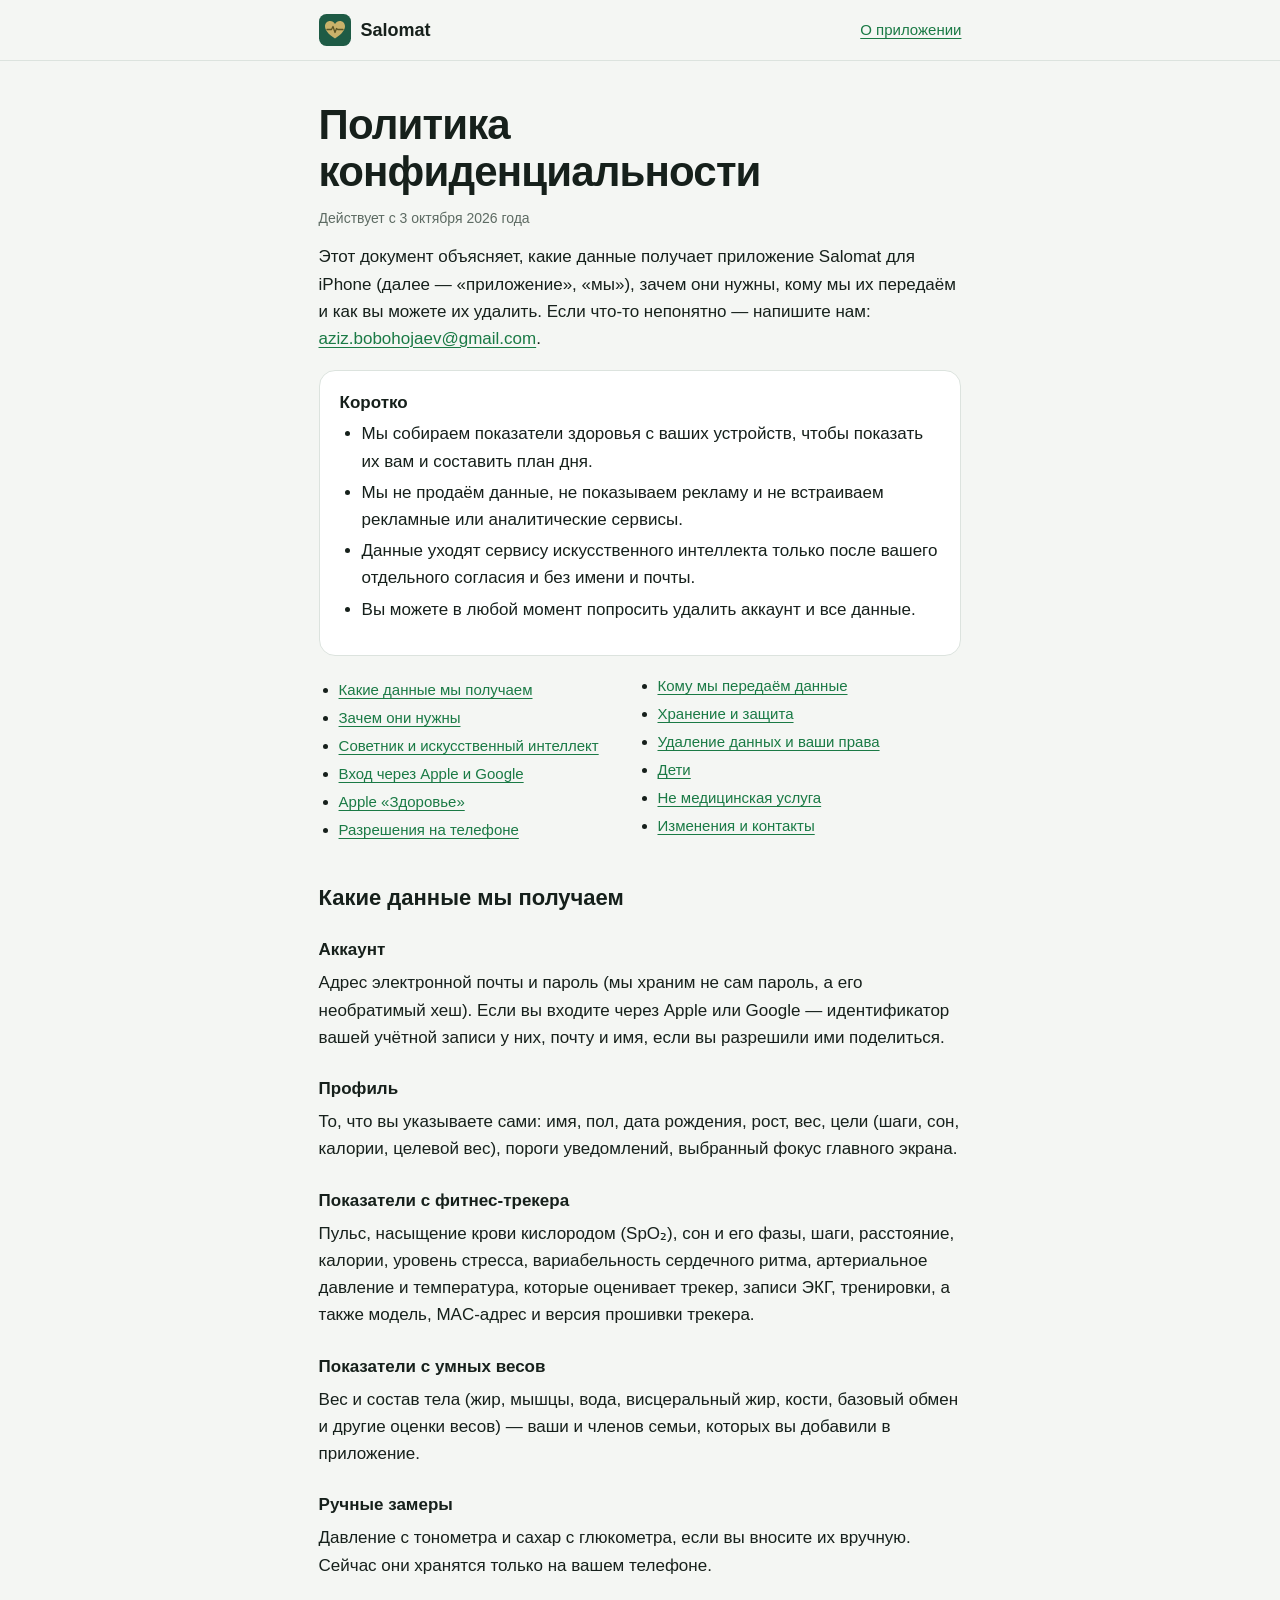
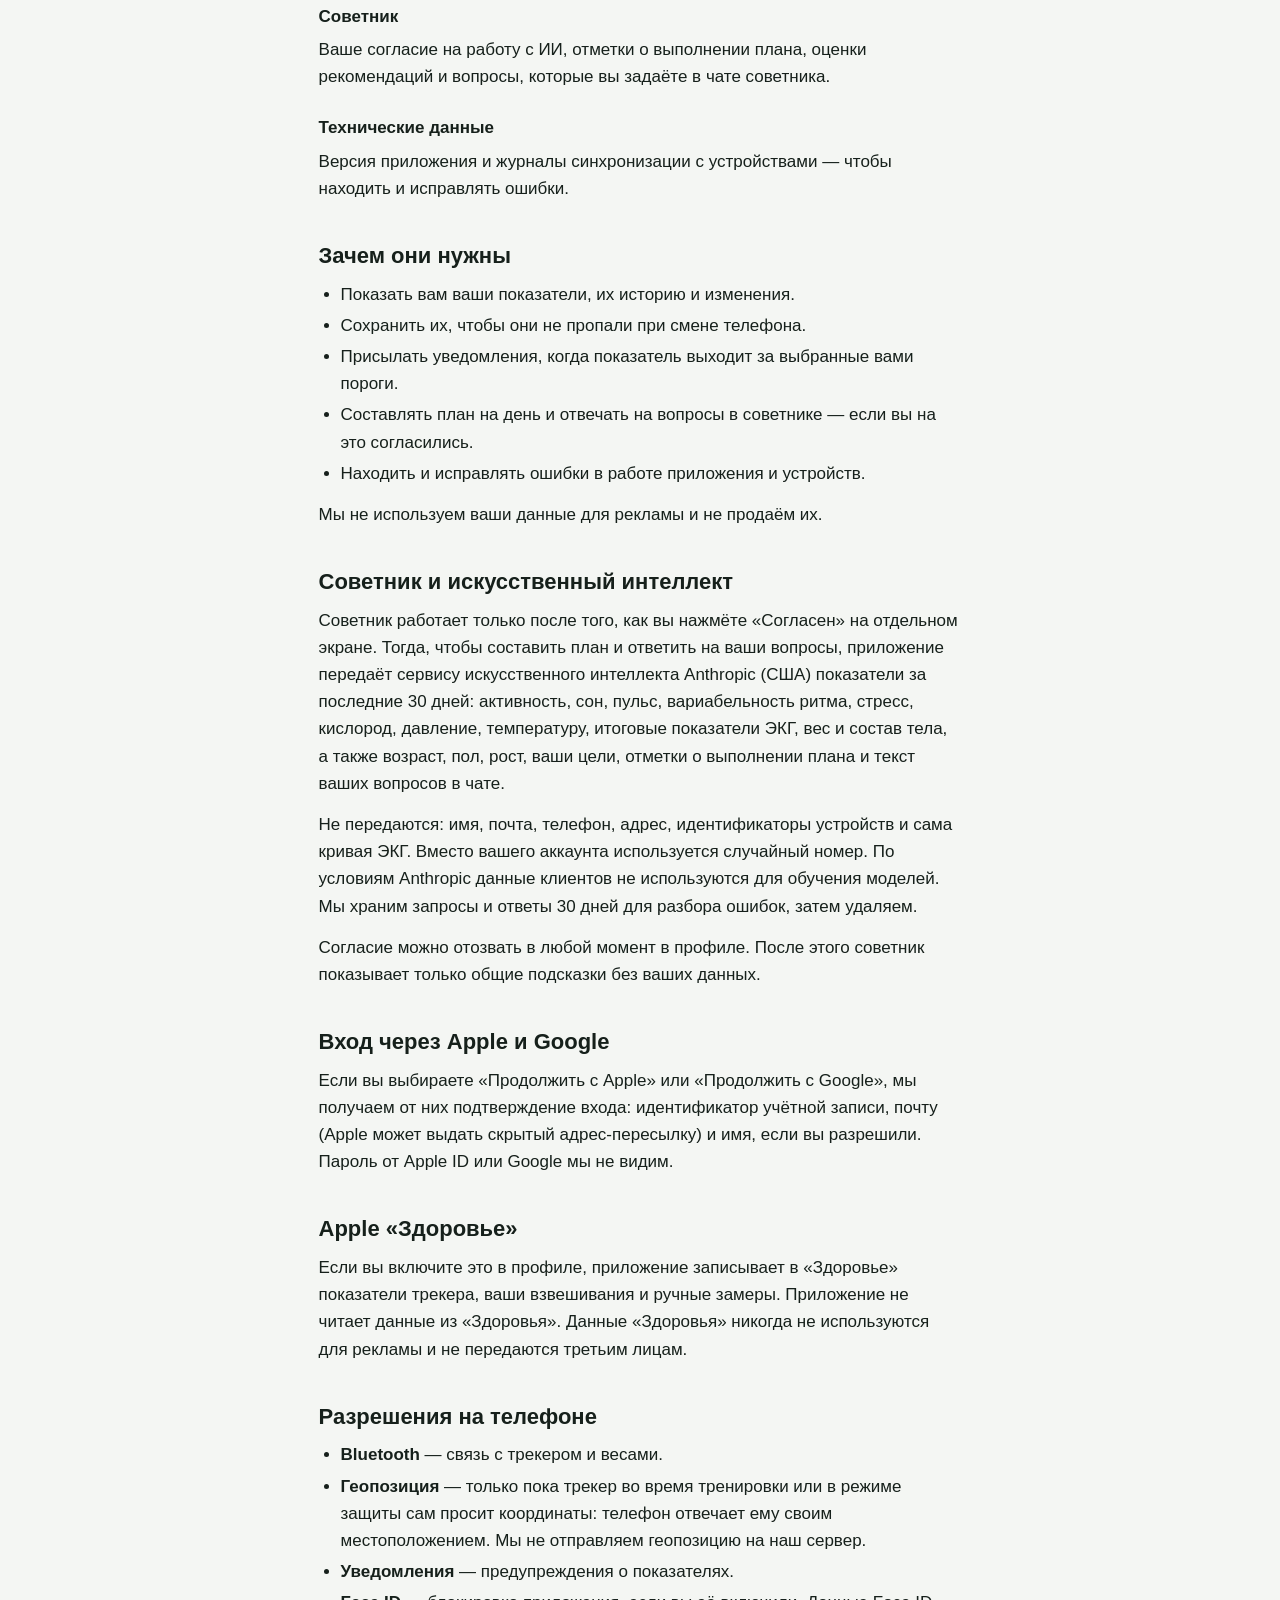
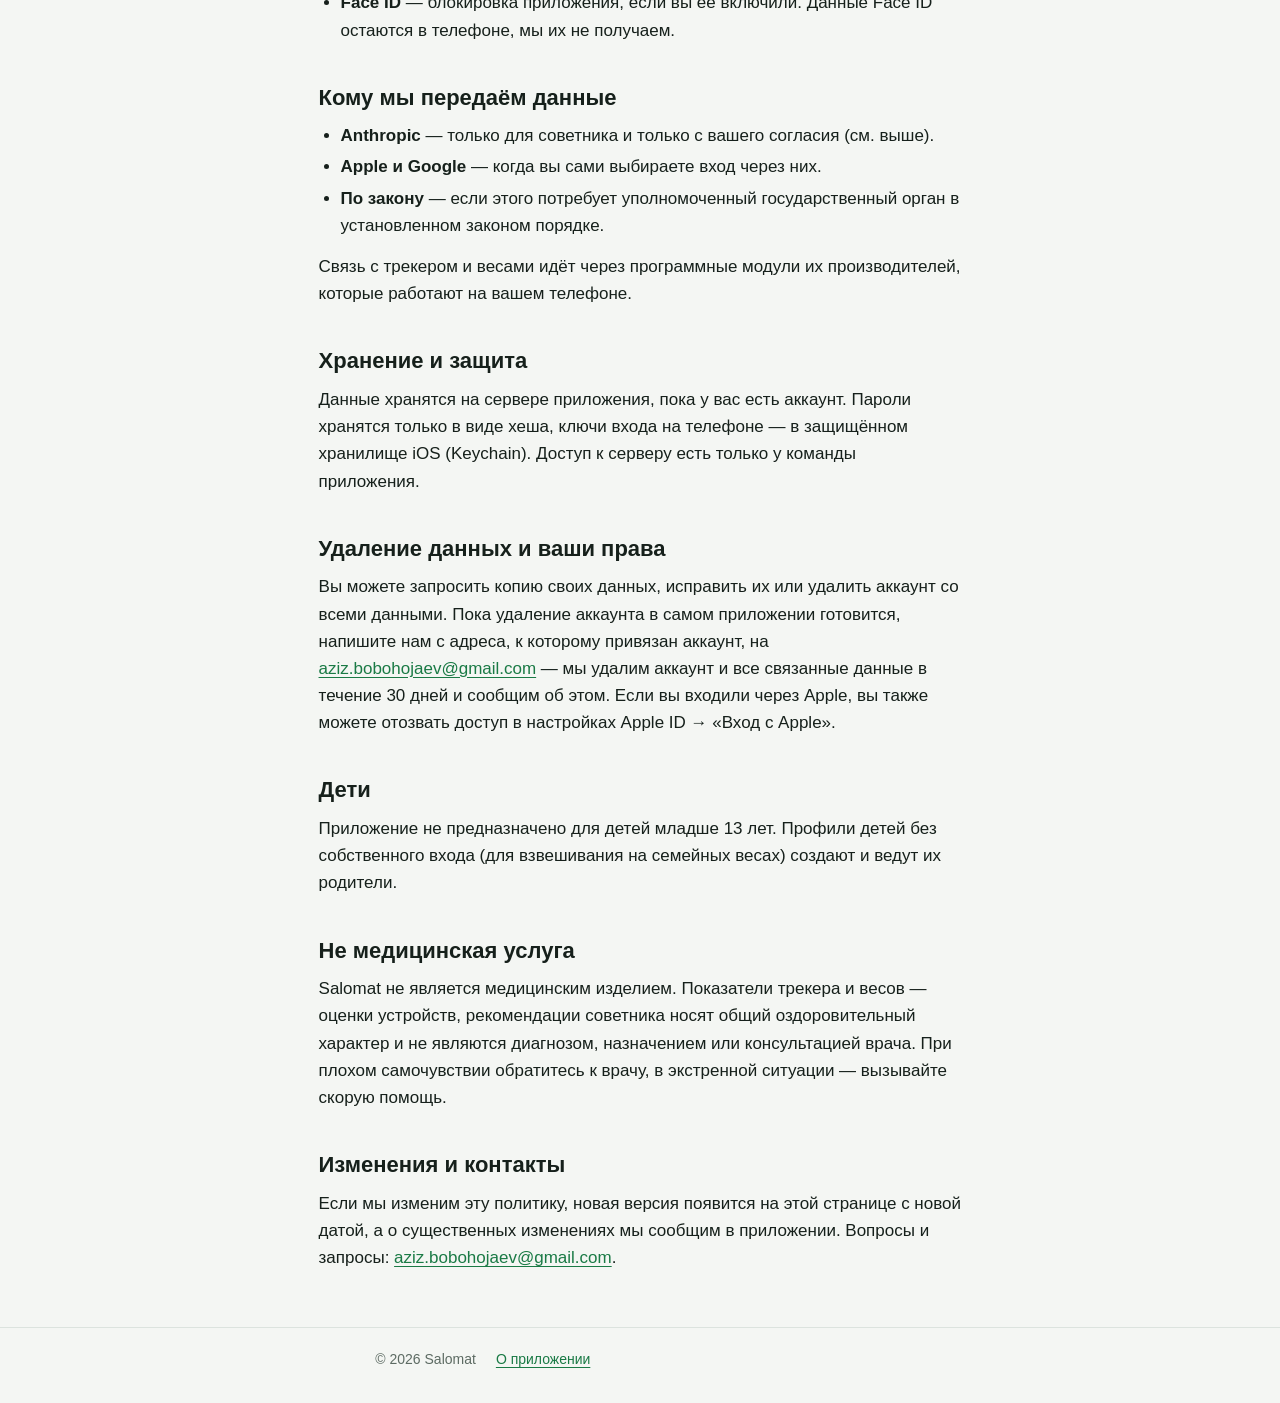
==== privacy/index.html @ fc69db9e "Salomat: home page and privacy policy" ====
<!doctype html>
<html lang="ru">
<head>
<meta charset="utf-8">
<meta name="viewport" content="width=device-width,initial-scale=1">
<title>Политика конфиденциальности Salomat</title>
<meta name="description" content="Какие данные собирает приложение Salomat, зачем, кому передаёт и как их удалить.">
<link rel="icon" href="data:image/svg+xml,%3Csvg xmlns='http://www.w3.org/2000/svg' viewBox='0 0 64 64'%3E%3Crect width='64' height='64' rx='15' fill='%231E5B45'/%3E%3Cpath d='M32 49 C18 40 12 32 12 24.5 C12 18.5 16.6 14 22.2 14 C26.4 14 29.8 16.4 32 20 C34.2 16.4 37.6 14 41.8 14 C47.4 14 52 18.5 52 24.5 C52 32 46 40 32 49 Z' fill='%23C9B26A'/%3E%3C/svg%3E">
<link rel="stylesheet" href="../style.css">
</head>
<body>
<header class="site"><div class="wrap">
  <a class="brand" href="../"><svg class="mark" viewBox="0 0 64 64" aria-hidden="true"><rect width="64" height="64" rx="15" fill="#1E5B45"/><path d="M32 49 C18 40 12 32 12 24.5 C12 18.5 16.6 14 22.2 14 C26.4 14 29.8 16.4 32 20 C34.2 16.4 37.6 14 41.8 14 C47.4 14 52 18.5 52 24.5 C52 32 46 40 32 49 Z" fill="#C9B26A"/><path d="M16 31 H25 L28 25 L32 37 L35 29 L37.5 31 H48" fill="none" stroke="#5C5626" stroke-width="2.6" stroke-linecap="round" stroke-linejoin="round"/></svg>Salomat</a>
  <nav><a href="../">О приложении</a></nav>
</div></header>

<main class="wrap">
  <h1>Политика конфиденциальности</h1>
  <p class="meta">Действует с 3 октября 2026 года</p>

  <p>Этот документ объясняет, какие данные получает приложение Salomat для iPhone (далее — «приложение», «мы»), зачем они нужны, кому мы их передаём и как вы можете их удалить. Если что-то непонятно — напишите нам: <a href="mailto:aziz.bobohojaev@gmail.com">aziz.bobohojaev@gmail.com</a>.</p>

  <div class="card">
    <strong>Коротко</strong>
    <ul>
      <li>Мы собираем показатели здоровья с ваших устройств, чтобы показать их вам и составить план дня.</li>
      <li>Мы не продаём данные, не показываем рекламу и не встраиваем рекламные или аналитические сервисы.</li>
      <li>Данные уходят сервису искусственного интеллекта только после вашего отдельного согласия и без имени и почты.</li>
      <li>Вы можете в любой момент попросить удалить аккаунт и все данные.</li>
    </ul>
  </div>

  <ul class="toc">
    <li><a href="#data">Какие данные мы получаем</a></li>
    <li><a href="#use">Зачем они нужны</a></li>
    <li><a href="#ai">Советник и искусственный интеллект</a></li>
    <li><a href="#signin">Вход через Apple и Google</a></li>
    <li><a href="#health">Apple «Здоровье»</a></li>
    <li><a href="#permissions">Разрешения на телефоне</a></li>
    <li><a href="#share">Кому мы передаём данные</a></li>
    <li><a href="#store">Хранение и защита</a></li>
    <li><a href="#delete">Удаление данных и ваши права</a></li>
    <li><a href="#kids">Дети</a></li>
    <li><a href="#medical">Не медицинская услуга</a></li>
    <li><a href="#changes">Изменения и контакты</a></li>
  </ul>

  <h2 id="data">Какие данные мы получаем</h2>
  <h3>Аккаунт</h3>
  <p>Адрес электронной почты и пароль (мы храним не сам пароль, а его необратимый хеш). Если вы входите через Apple или Google — идентификатор вашей учётной записи у них, почту и имя, если вы разрешили ими поделиться.</p>
  <h3>Профиль</h3>
  <p>То, что вы указываете сами: имя, пол, дата рождения, рост, вес, цели (шаги, сон, калории, целевой вес), пороги уведомлений, выбранный фокус главного экрана.</p>
  <h3>Показатели с фитнес-трекера</h3>
  <p>Пульс, насыщение крови кислородом (SpO₂), сон и его фазы, шаги, расстояние, калории, уровень стресса, вариабельность сердечного ритма, артериальное давление и температура, которые оценивает трекер, записи ЭКГ, тренировки, а также модель, MAC-адрес и версия прошивки трекера.</p>
  <h3>Показатели с умных весов</h3>
  <p>Вес и состав тела (жир, мышцы, вода, висцеральный жир, кости, базовый обмен и другие оценки весов) — ваши и членов семьи, которых вы добавили в приложение.</p>
  <h3>Ручные замеры</h3>
  <p>Давление с тонометра и сахар с глюкометра, если вы вносите их вручную. Сейчас они хранятся только на вашем телефоне.</p>
  <h3>Советник</h3>
  <p>Ваше согласие на работу с ИИ, отметки о выполнении плана, оценки рекомендаций и вопросы, которые вы задаёте в чате советника.</p>
  <h3>Технические данные</h3>
  <p>Версия приложения и журналы синхронизации с устройствами — чтобы находить и исправлять ошибки.</p>

  <h2 id="use">Зачем они нужны</h2>
  <ul>
    <li>Показать вам ваши показатели, их историю и изменения.</li>
    <li>Сохранить их, чтобы они не пропали при смене телефона.</li>
    <li>Присылать уведомления, когда показатель выходит за выбранные вами пороги.</li>
    <li>Составлять план на день и отвечать на вопросы в советнике — если вы на это согласились.</li>
    <li>Находить и исправлять ошибки в работе приложения и устройств.</li>
  </ul>
  <p>Мы не используем ваши данные для рекламы и не продаём их.</p>

  <h2 id="ai">Советник и искусственный интеллект</h2>
  <p>Советник работает только после того, как вы нажмёте «Согласен» на отдельном экране. Тогда, чтобы составить план и ответить на ваши вопросы, приложение передаёт сервису искусственного интеллекта Anthropic (США) показатели за последние 30 дней: активность, сон, пульс, вариабельность ритма, стресс, кислород, давление, температуру, итоговые показатели ЭКГ, вес и состав тела, а также возраст, пол, рост, ваши цели, отметки о выполнении плана и текст ваших вопросов в чате.</p>
  <p>Не передаются: имя, почта, телефон, адрес, идентификаторы устройств и сама кривая ЭКГ. Вместо вашего аккаунта используется случайный номер. По условиям Anthropic данные клиентов не используются для обучения моделей. Мы храним запросы и ответы 30 дней для разбора ошибок, затем удаляем.</p>
  <p>Согласие можно отозвать в любой момент в профиле. После этого советник показывает только общие подсказки без ваших данных.</p>

  <h2 id="signin">Вход через Apple и Google</h2>
  <p>Если вы выбираете «Продолжить с Apple» или «Продолжить с Google», мы получаем от них подтверждение входа: идентификатор учётной записи, почту (Apple может выдать скрытый адрес-пересылку) и имя, если вы разрешили. Пароль от Apple ID или Google мы не видим.</p>

  <h2 id="health">Apple «Здоровье»</h2>
  <p>Если вы включите это в профиле, приложение записывает в «Здоровье» показатели трекера, ваши взвешивания и ручные замеры. Приложение не читает данные из «Здоровья». Данные «Здоровья» никогда не используются для рекламы и не передаются третьим лицам.</p>

  <h2 id="permissions">Разрешения на телефоне</h2>
  <ul>
    <li><strong>Bluetooth</strong> — связь с трекером и весами.</li>
    <li><strong>Геопозиция</strong> — только пока трекер во время тренировки или в режиме защиты сам просит координаты: телефон отвечает ему своим местоположением. Мы не отправляем геопозицию на наш сервер.</li>
    <li><strong>Уведомления</strong> — предупреждения о показателях.</li>
    <li><strong>Face ID</strong> — блокировка приложения, если вы её включили. Данные Face ID остаются в телефоне, мы их не получаем.</li>
  </ul>

  <h2 id="share">Кому мы передаём данные</h2>
  <ul>
    <li><strong>Anthropic</strong> — только для советника и только с вашего согласия (см. выше).</li>
    <li><strong>Apple и Google</strong> — когда вы сами выбираете вход через них.</li>
    <li><strong>По закону</strong> — если этого потребует уполномоченный государственный орган в установленном законом порядке.</li>
  </ul>
  <p>Связь с трекером и весами идёт через программные модули их производителей, которые работают на вашем телефоне.</p>

  <h2 id="store">Хранение и защита</h2>
  <p>Данные хранятся на сервере приложения, пока у вас есть аккаунт. Пароли хранятся только в виде хеша, ключи входа на телефоне — в защищённом хранилище iOS (Keychain). Доступ к серверу есть только у команды приложения.</p>

  <h2 id="delete">Удаление данных и ваши права</h2>
  <p>Вы можете запросить копию своих данных, исправить их или удалить аккаунт со всеми данными. Пока удаление аккаунта в самом приложении готовится, напишите нам с адреса, к которому привязан аккаунт, на <a href="mailto:aziz.bobohojaev@gmail.com">aziz.bobohojaev@gmail.com</a> — мы удалим аккаунт и все связанные данные в течение 30 дней и сообщим об этом. Если вы входили через Apple, вы также можете отозвать доступ в настройках Apple ID → «Вход с Apple».</p>

  <h2 id="kids">Дети</h2>
  <p>Приложение не предназначено для детей младше 13 лет. Профили детей без собственного входа (для взвешивания на семейных весах) создают и ведут их родители.</p>

  <h2 id="medical">Не медицинская услуга</h2>
  <p>Salomat не является медицинским изделием. Показатели трекера и весов — оценки устройств, рекомендации советника носят общий оздоровительный характер и не являются диагнозом, назначением или консультацией врача. При плохом самочувствии обратитесь к врачу, в экстренной ситуации — вызывайте скорую помощь.</p>

  <h2 id="changes">Изменения и контакты</h2>
  <p>Если мы изменим эту политику, новая версия появится на этой странице с новой датой, а о существенных изменениях мы сообщим в приложении. Вопросы и запросы: <a href="mailto:aziz.bobohojaev@gmail.com">aziz.bobohojaev@gmail.com</a>.</p>
</main>

<footer><div class="wrap"><span>© 2026 Salomat</span><a href="../">О приложении</a></div></footer>
</body>
</html>
---- style.css ----
:root{
  --bg:#F4F6F3;--surface:#FFFFFF;--ink:#16201B;--mute:#5D6B63;--line:#DCE3DE;
  --nephrite:#1E5B45;--gold:#C9B26A;--green:#1F9E50;--link:#1A7A45;
  --measure:68ch;
}
@media (prefers-color-scheme:dark){
  :root:not([data-theme="light"]){
    --bg:#0E1311;--surface:#151C19;--ink:#E7EEEA;--mute:#93A39A;--line:#25302B;
    --nephrite:#2A7A5C;--gold:#D4BF7E;--green:#2BC263;--link:#5FD08D;
  }
}
:root[data-theme="dark"]{
  --bg:#0E1311;--surface:#151C19;--ink:#E7EEEA;--mute:#93A39A;--line:#25302B;
  --nephrite:#2A7A5C;--gold:#D4BF7E;--green:#2BC263;--link:#5FD08D;
}
*{box-sizing:border-box}
html{-webkit-text-size-adjust:100%}
body{margin:0;background:var(--bg);color:var(--ink);font:17px/1.6 -apple-system,BlinkMacSystemFont,"SF Pro Text","Segoe UI",Roboto,"Helvetica Neue",Arial,sans-serif}
a{color:var(--link);text-underline-offset:3px}
a:focus-visible{outline:2px solid var(--green);outline-offset:2px;border-radius:4px}
.wrap{max-width:calc(var(--measure) + 32px);margin:0 auto;padding:0 16px}
header.site{border-bottom:1px solid var(--line)}
header.site .wrap{display:flex;align-items:center;gap:12px;padding-top:14px;padding-bottom:14px}
header.site a.brand{display:flex;align-items:center;gap:10px;color:var(--ink);text-decoration:none;font-weight:700;font-size:18px}
header.site nav{margin-left:auto;display:flex;gap:16px;font-size:15px}
.mark{width:32px;height:32px;flex:none}
h1{overflow-wrap:break-word;font-size:clamp(28px,6vw,42px);line-height:1.12;letter-spacing:-.02em;margin:40px 0 12px;text-wrap:balance}
h2{font-size:22px;line-height:1.3;margin:40px 0 10px;text-wrap:balance}
h3{font-size:17px;margin:24px 0 6px}
p,ul{margin:0 0 14px}
ul{padding-left:22px}
li{margin:4px 0}
.lede{font-size:19px;color:var(--mute);max-width:60ch}
.meta{color:var(--mute);font-size:14px}
.card{background:var(--surface);border:1px solid var(--line);border-radius:16px;padding:18px 20px;margin:18px 0}
.grid{display:grid;grid-template-columns:repeat(auto-fit,minmax(260px,1fr));gap:12px;margin:22px 0}
.grid .card{margin:0}
.grid h3{margin-top:0}
.grid p{color:var(--mute);font-size:15px;margin:0}
.note{border-left:3px solid var(--gold);padding:2px 0 2px 14px;color:var(--mute)}
.toc{columns:2 220px;font-size:15px;padding-left:20px}
footer{border-top:1px solid var(--line);margin-top:56px}
footer .wrap{padding-top:20px;padding-bottom:32px;color:var(--mute);font-size:14px;display:flex;flex-wrap:wrap;gap:8px 20px}
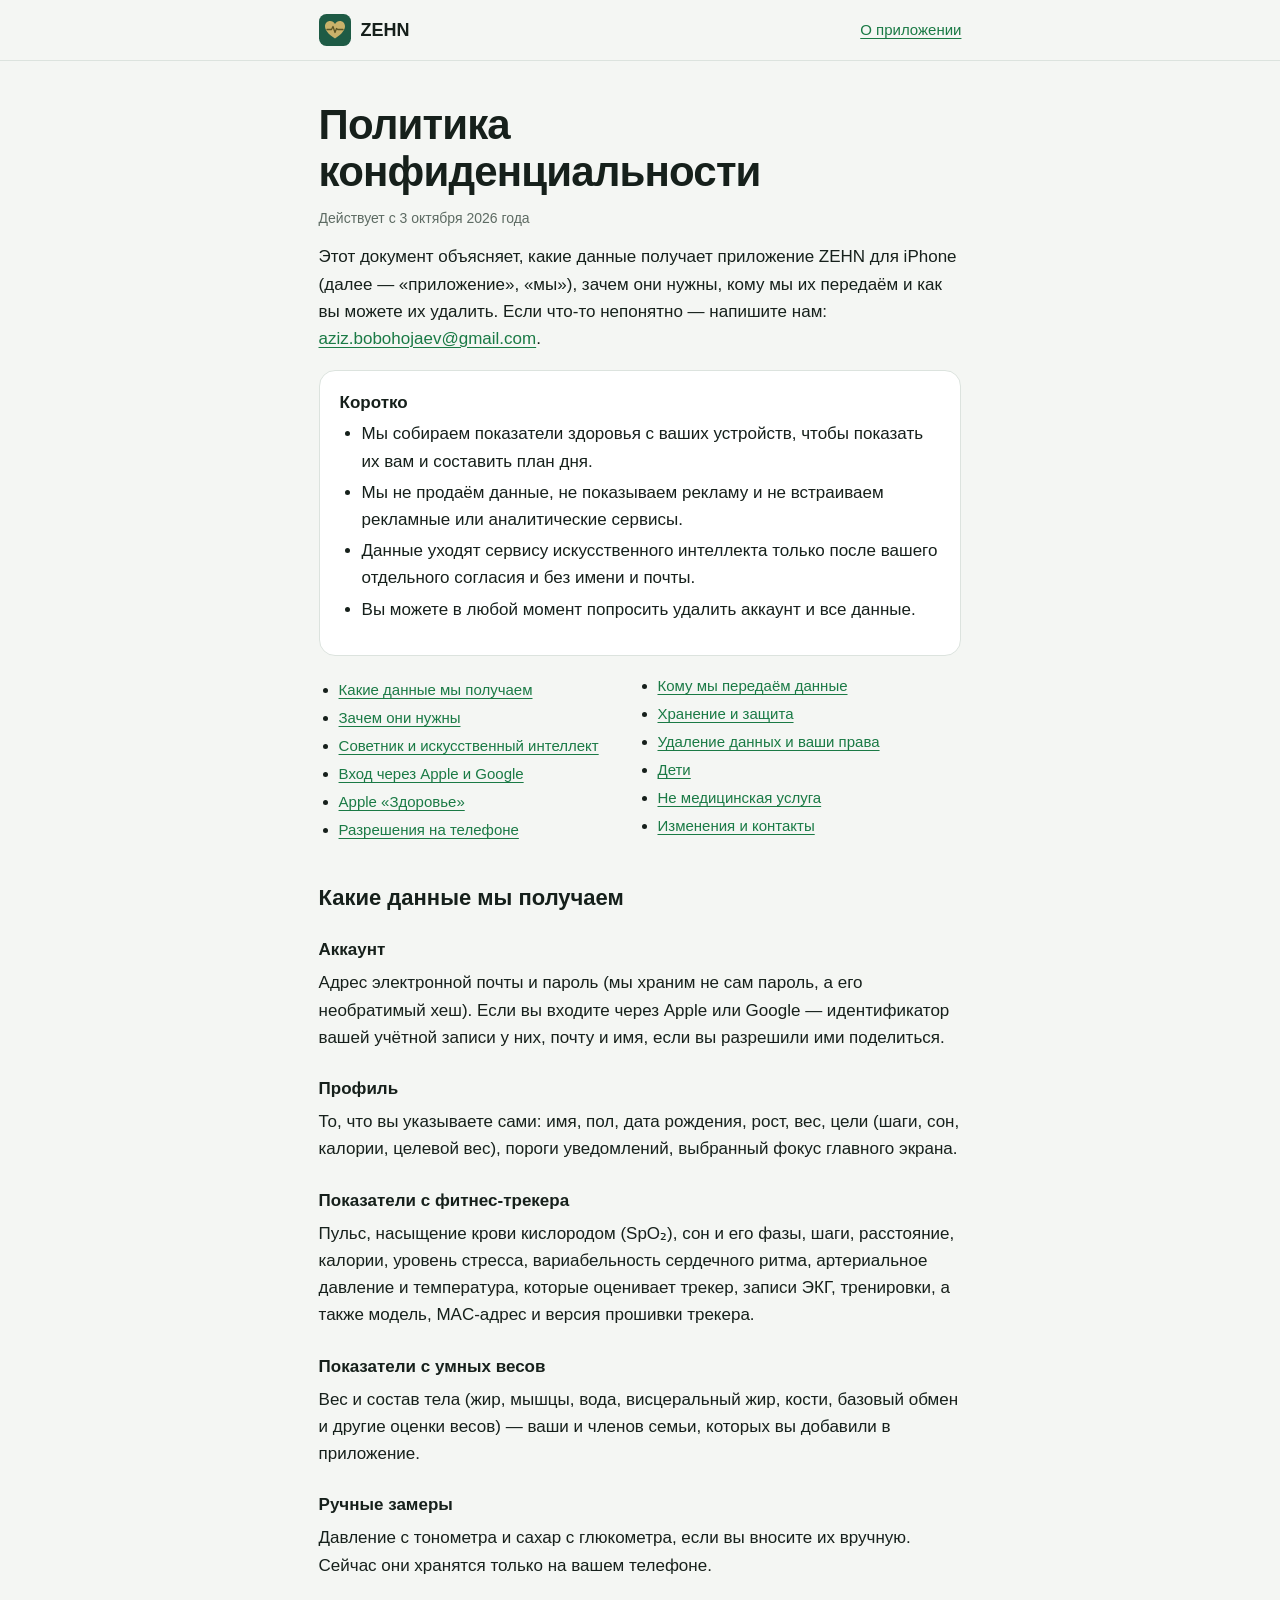
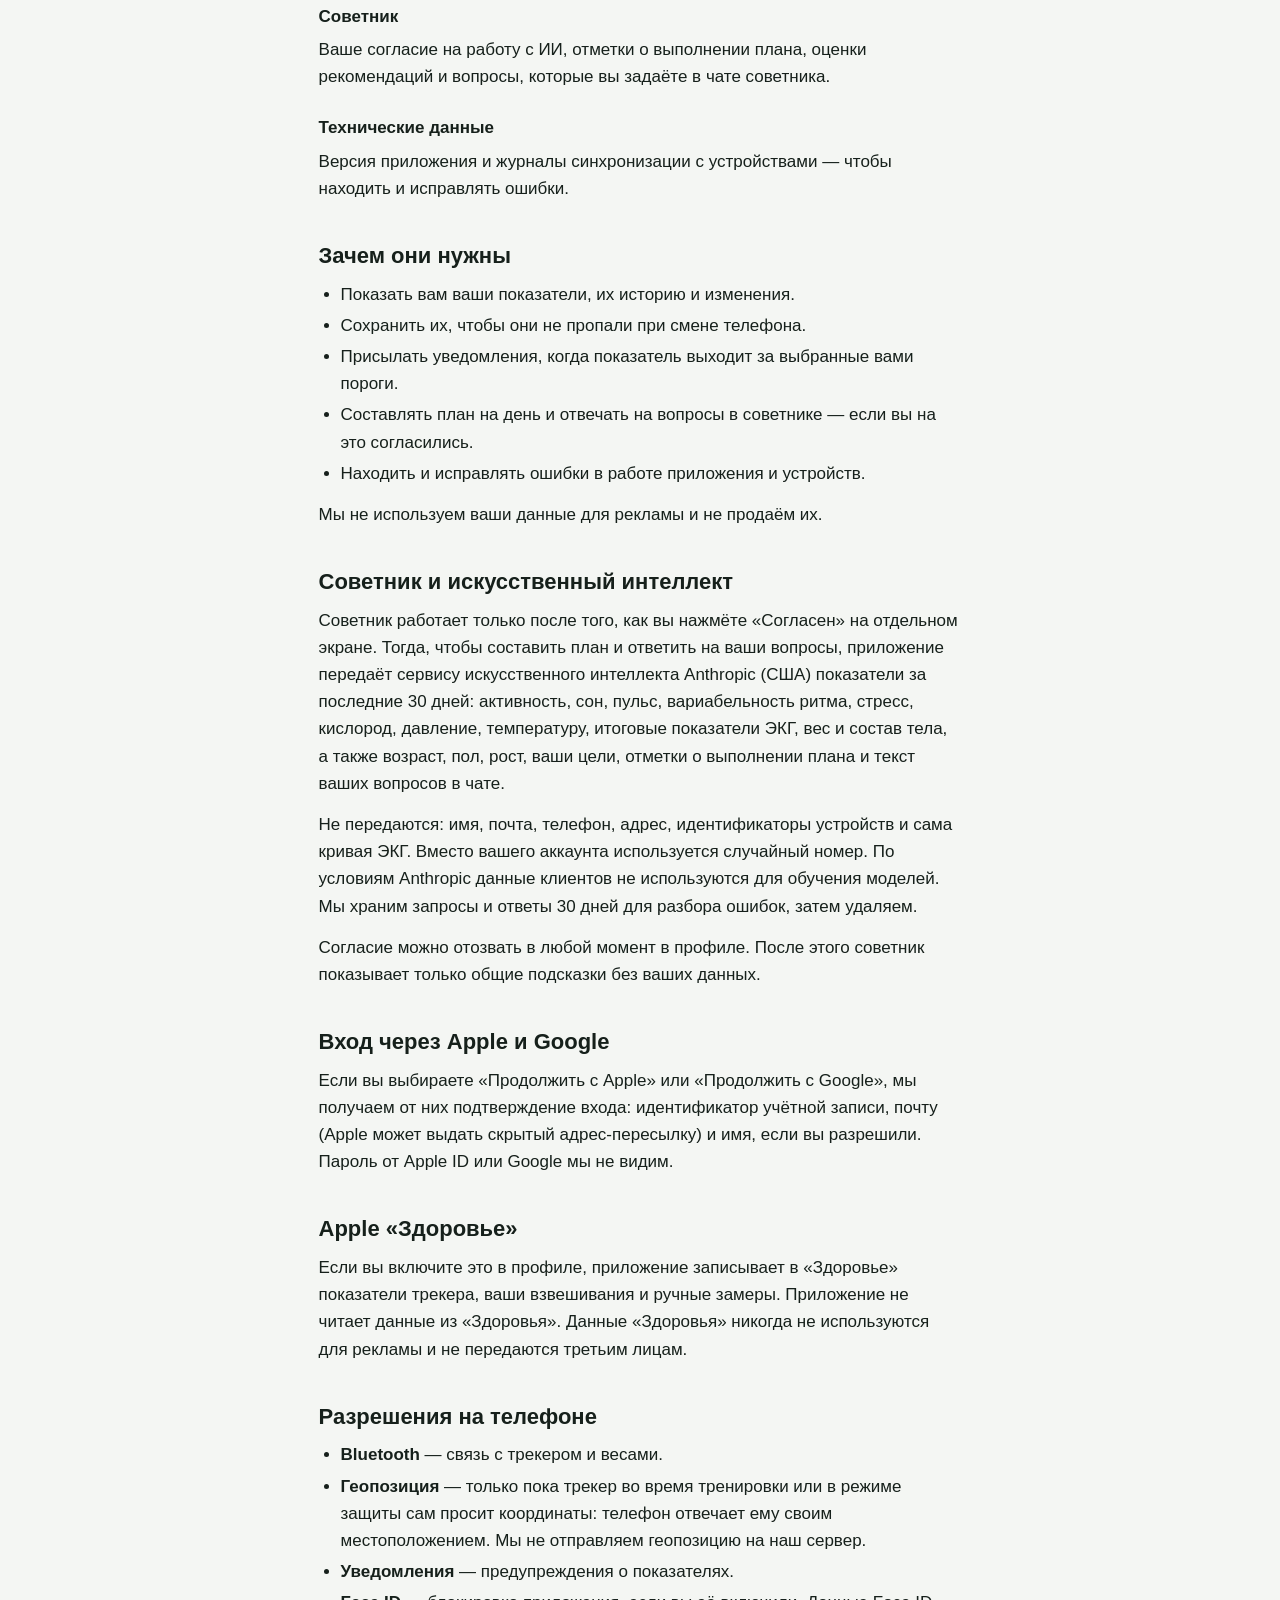
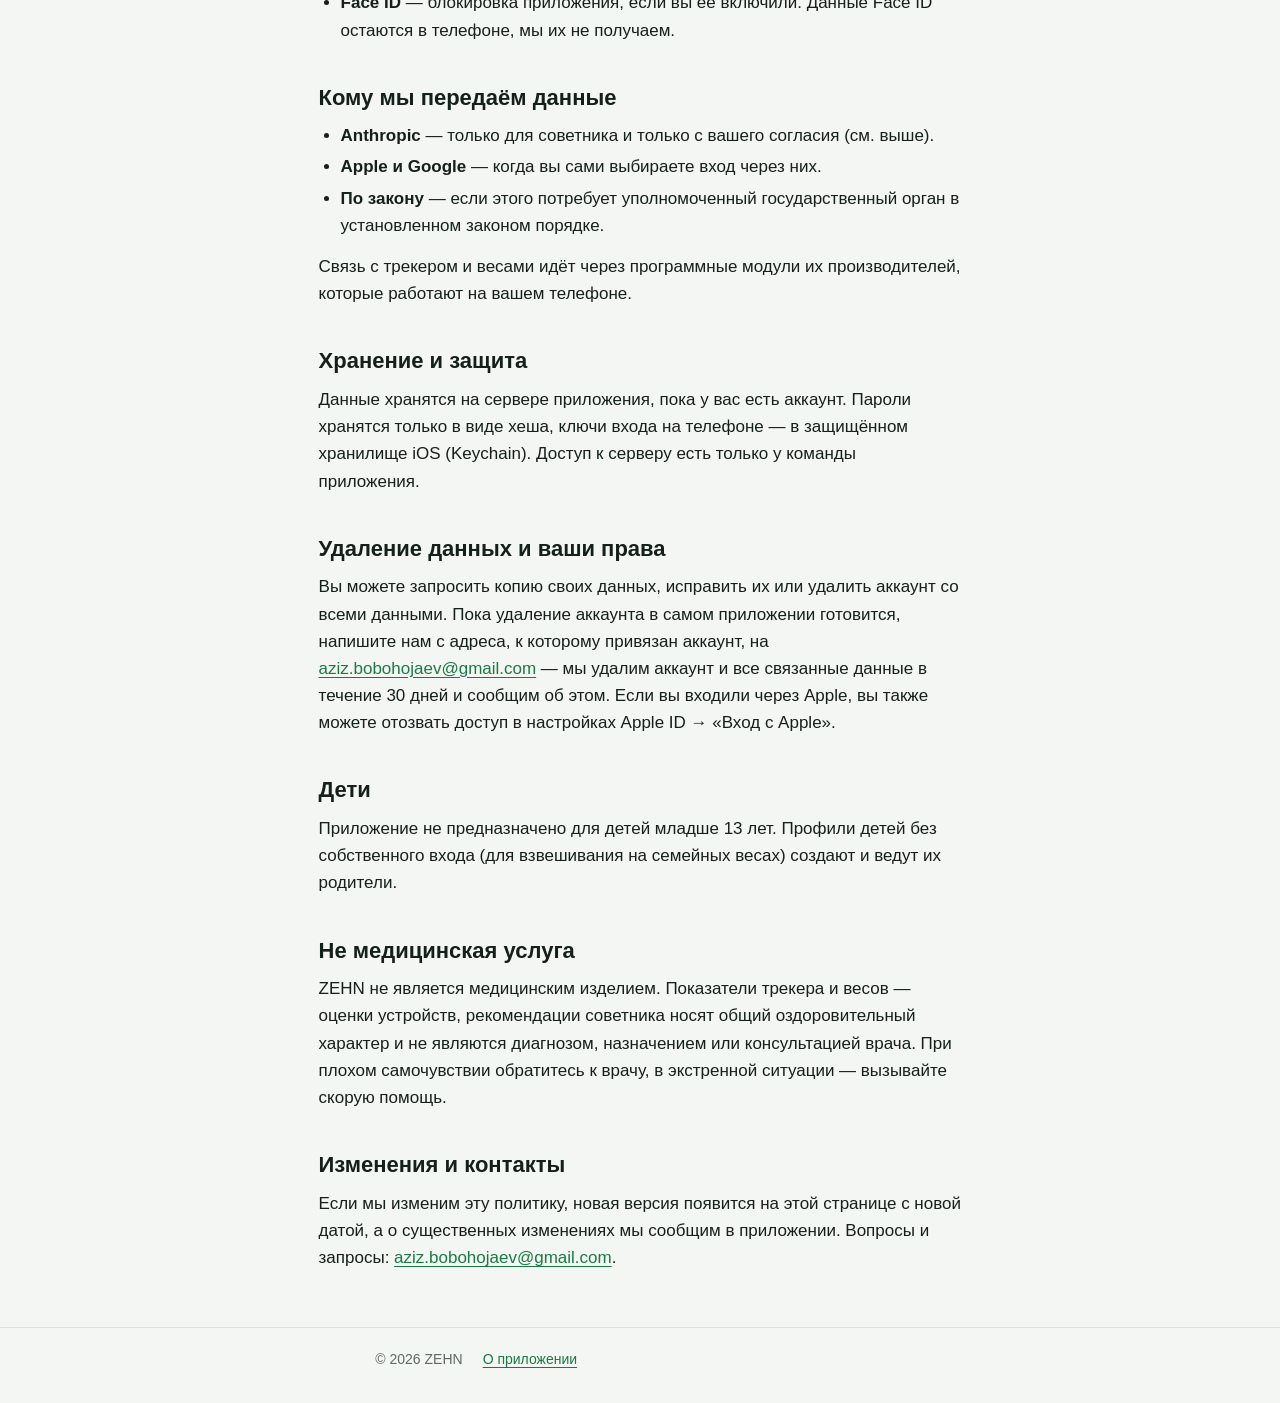
==== commit 289ff583: "ZEHN: the app's new name on the home page and in the privacy policy Co-Authored-By: Claude Opus 5.5 " ====
--- a/privacy/index.html
+++ b/privacy/index.html
@@ -3,14 +3,14 @@
 <head>
 <meta charset="utf-8">
 <meta name="viewport" content="width=device-width,initial-scale=1">
-<title>Политика конфиденциальности Salomat</title>
-<meta name="description" content="Какие данные собирает приложение Salomat, зачем, кому передаёт и как их удалить.">
+<title>Политика конфиденциальности ZEHN</title>
+<meta name="description" content="Какие данные собирает приложение ZEHN, зачем, кому передаёт и как их удалить.">
 <link rel="icon" href="data:image/svg+xml,%3Csvg xmlns='http://www.w3.org/2000/svg' viewBox='0 0 64 64'%3E%3Crect width='64' height='64' rx='15' fill='%231E5B45'/%3E%3Cpath d='M32 49 C18 40 12 32 12 24.5 C12 18.5 16.6 14 22.2 14 C26.4 14 29.8 16.4 32 20 C34.2 16.4 37.6 14 41.8 14 C47.4 14 52 18.5 52 24.5 C52 32 46 40 32 49 Z' fill='%23C9B26A'/%3E%3C/svg%3E">
 <link rel="stylesheet" href="../style.css">
 </head>
 <body>
 <header class="site"><div class="wrap">
-  <a class="brand" href="../"><svg class="mark" viewBox="0 0 64 64" aria-hidden="true"><rect width="64" height="64" rx="15" fill="#1E5B45"/><path d="M32 49 C18 40 12 32 12 24.5 C12 18.5 16.6 14 22.2 14 C26.4 14 29.8 16.4 32 20 C34.2 16.4 37.6 14 41.8 14 C47.4 14 52 18.5 52 24.5 C52 32 46 40 32 49 Z" fill="#C9B26A"/><path d="M16 31 H25 L28 25 L32 37 L35 29 L37.5 31 H48" fill="none" stroke="#5C5626" stroke-width="2.6" stroke-linecap="round" stroke-linejoin="round"/></svg>Salomat</a>
+  <a class="brand" href="../"><svg class="mark" viewBox="0 0 64 64" aria-hidden="true"><rect width="64" height="64" rx="15" fill="#1E5B45"/><path d="M32 49 C18 40 12 32 12 24.5 C12 18.5 16.6 14 22.2 14 C26.4 14 29.8 16.4 32 20 C34.2 16.4 37.6 14 41.8 14 C47.4 14 52 18.5 52 24.5 C52 32 46 40 32 49 Z" fill="#C9B26A"/><path d="M16 31 H25 L28 25 L32 37 L35 29 L37.5 31 H48" fill="none" stroke="#5C5626" stroke-width="2.6" stroke-linecap="round" stroke-linejoin="round"/></svg>ZEHN</a>
   <nav><a href="../">О приложении</a></nav>
 </div></header>
 
@@ -18,7 +18,7 @@
   <h1>Политика конфиденциальности</h1>
   <p class="meta">Действует с 3 октября 2026 года</p>
 
-  <p>Этот документ объясняет, какие данные получает приложение Salomat для iPhone (далее — «приложение», «мы»), зачем они нужны, кому мы их передаём и как вы можете их удалить. Если что-то непонятно — напишите нам: <a href="mailto:aziz.bobohojaev@gmail.com">aziz.bobohojaev@gmail.com</a>.</p>
+  <p>Этот документ объясняет, какие данные получает приложение ZEHN для iPhone (далее — «приложение», «мы»), зачем они нужны, кому мы их передаём и как вы можете их удалить. Если что-то непонятно — напишите нам: <a href="mailto:aziz.bobohojaev@gmail.com">aziz.bobohojaev@gmail.com</a>.</p>
 
   <div class="card">
     <strong>Коротко</strong>
@@ -108,12 +108,12 @@
   <p>Приложение не предназначено для детей младше 13 лет. Профили детей без собственного входа (для взвешивания на семейных весах) создают и ведут их родители.</p>
 
   <h2 id="medical">Не медицинская услуга</h2>
-  <p>Salomat не является медицинским изделием. Показатели трекера и весов — оценки устройств, рекомендации советника носят общий оздоровительный характер и не являются диагнозом, назначением или консультацией врача. При плохом самочувствии обратитесь к врачу, в экстренной ситуации — вызывайте скорую помощь.</p>
+  <p>ZEHN не является медицинским изделием. Показатели трекера и весов — оценки устройств, рекомендации советника носят общий оздоровительный характер и не являются диагнозом, назначением или консультацией врача. При плохом самочувствии обратитесь к врачу, в экстренной ситуации — вызывайте скорую помощь.</p>
 
   <h2 id="changes">Изменения и контакты</h2>
   <p>Если мы изменим эту политику, новая версия появится на этой странице с новой датой, а о существенных изменениях мы сообщим в приложении. Вопросы и запросы: <a href="mailto:aziz.bobohojaev@gmail.com">aziz.bobohojaev@gmail.com</a>.</p>
 </main>
 
-<footer><div class="wrap"><span>© 2026 Salomat</span><a href="../">О приложении</a></div></footer>
+<footer><div class="wrap"><span>© 2026 ZEHN</span><a href="../">О приложении</a></div></footer>
 </body>
 </html>
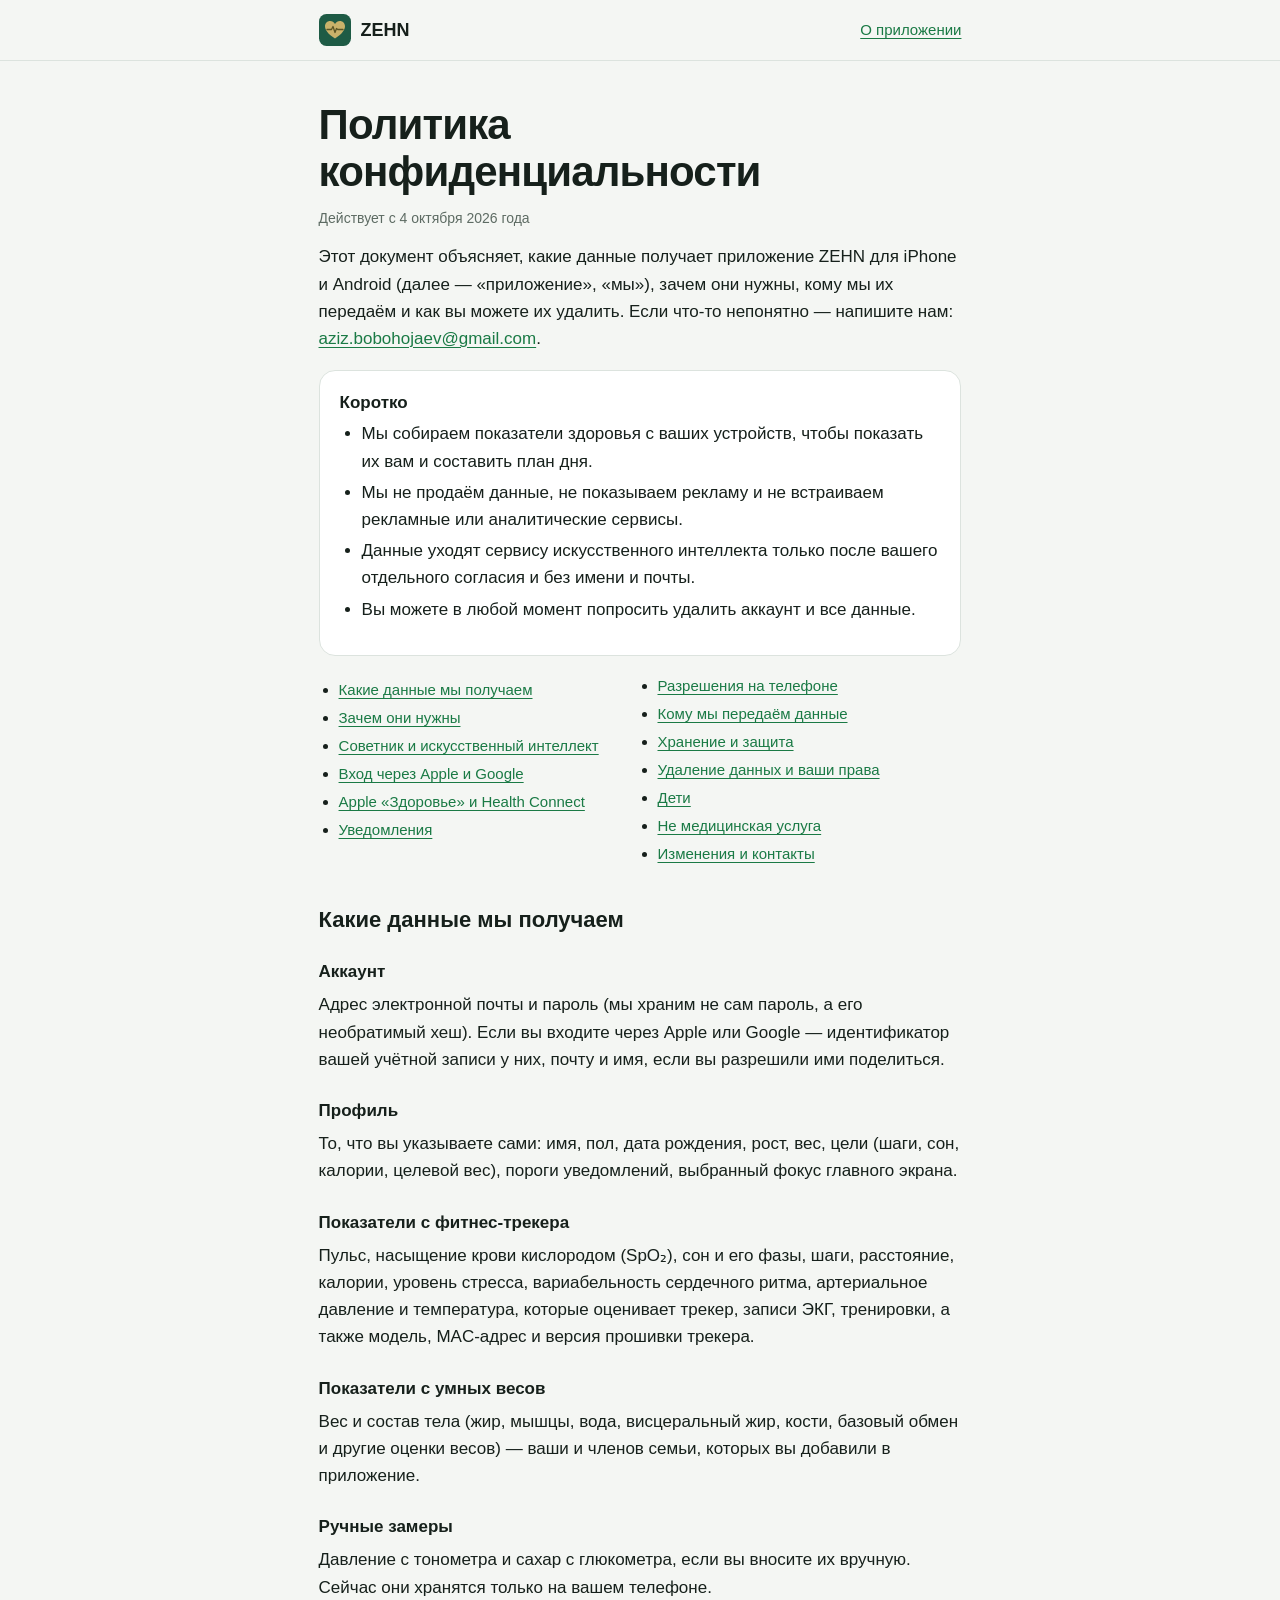
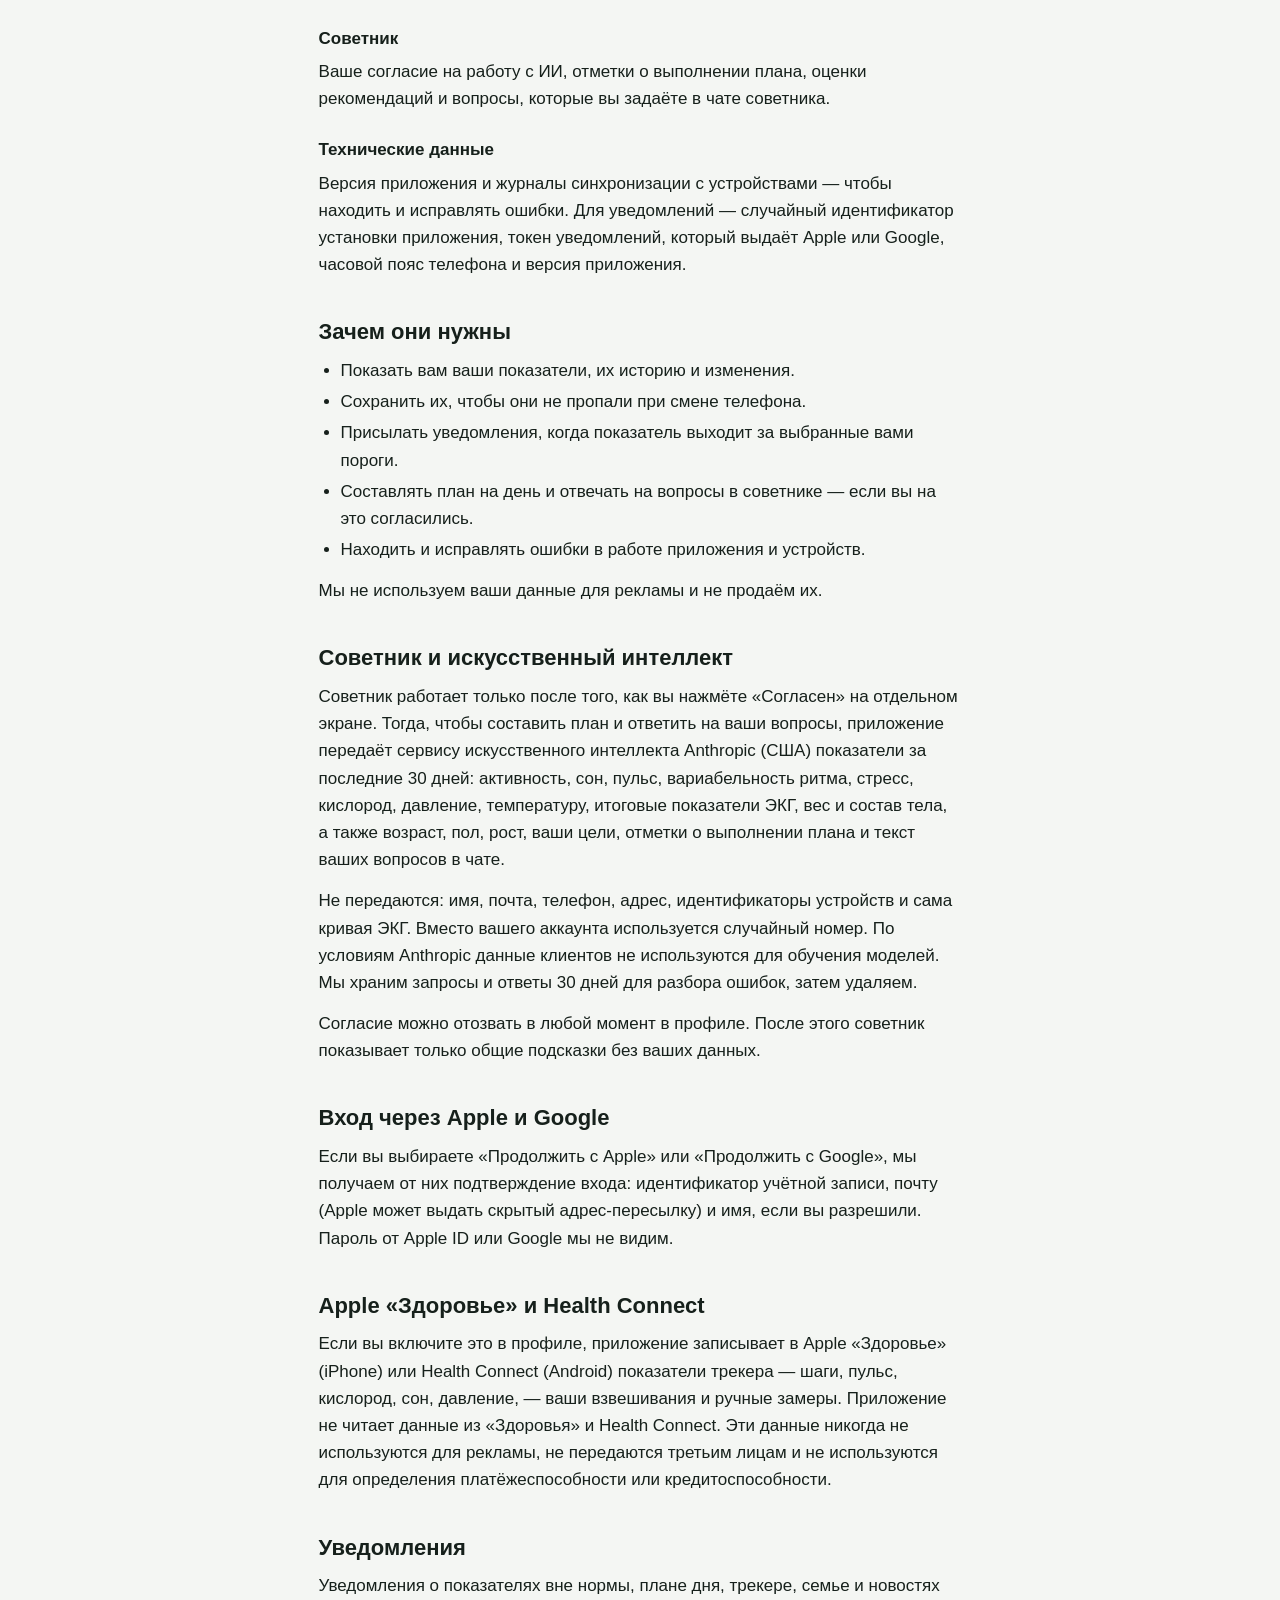
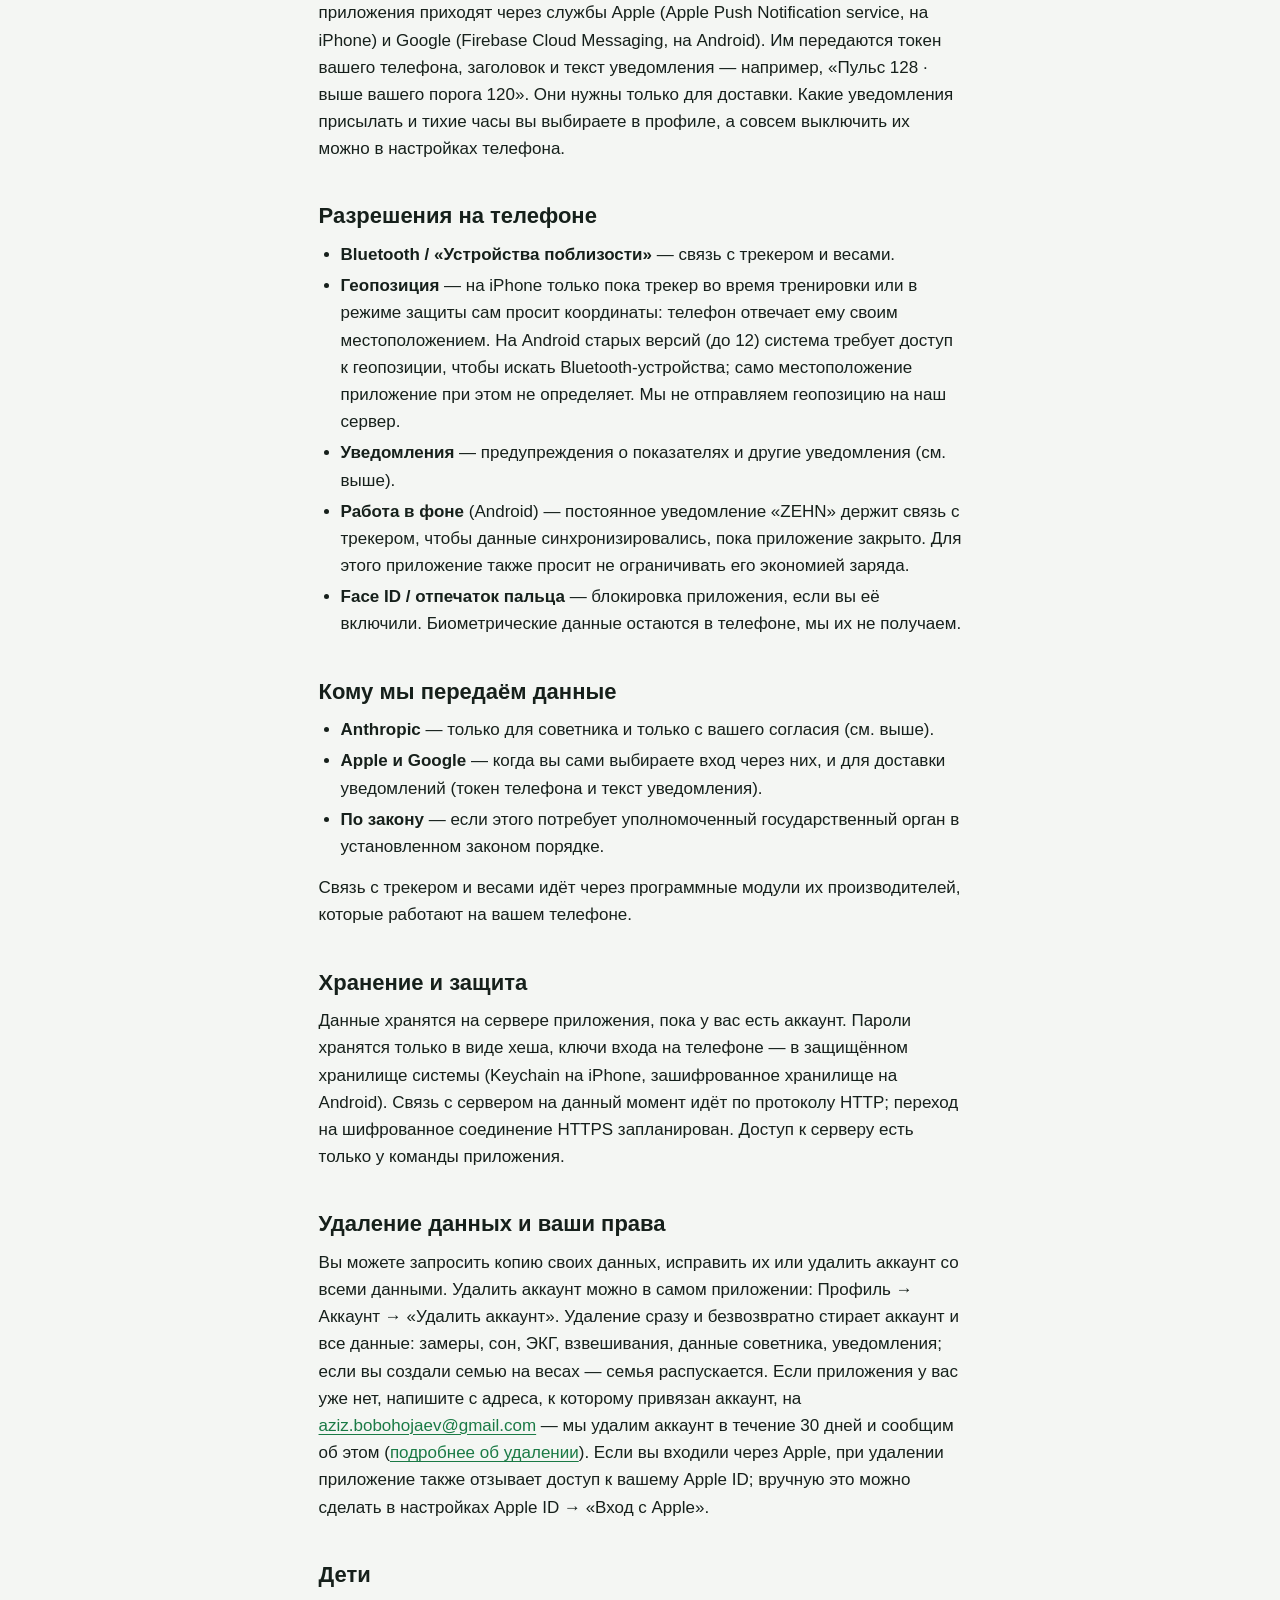
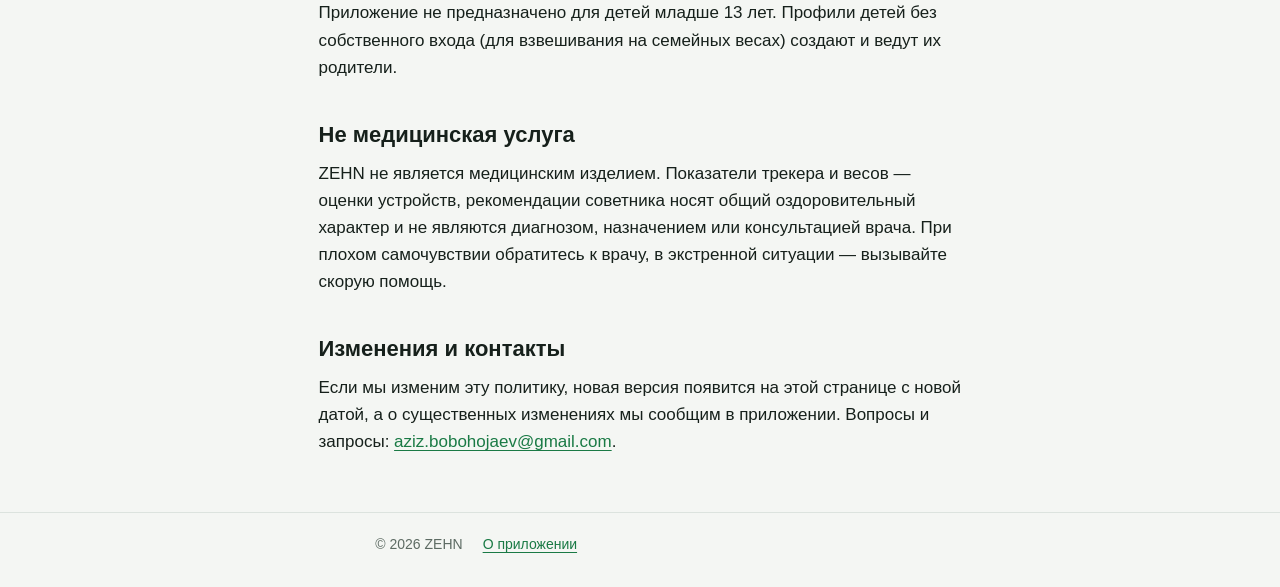
==== commit 4f701c0c: "Privacy policy for iPhone and Android: Health Connect, push notifications (APNs / FCM), Android perm" ====
--- a/privacy/index.html
+++ b/privacy/index.html
@@ -16,9 +16,9 @@
 
 <main class="wrap">
   <h1>Политика конфиденциальности</h1>
-  <p class="meta">Действует с 3 октября 2026 года</p>
+  <p class="meta">Действует с 4 октября 2026 года</p>
 
-  <p>Этот документ объясняет, какие данные получает приложение ZEHN для iPhone (далее — «приложение», «мы»), зачем они нужны, кому мы их передаём и как вы можете их удалить. Если что-то непонятно — напишите нам: <a href="mailto:aziz.bobohojaev@gmail.com">aziz.bobohojaev@gmail.com</a>.</p>
+  <p>Этот документ объясняет, какие данные получает приложение ZEHN для iPhone и Android (далее — «приложение», «мы»), зачем они нужны, кому мы их передаём и как вы можете их удалить. Если что-то непонятно — напишите нам: <a href="mailto:aziz.bobohojaev@gmail.com">aziz.bobohojaev@gmail.com</a>.</p>
 
   <div class="card">
     <strong>Коротко</strong>
@@ -35,7 +35,8 @@
     <li><a href="#use">Зачем они нужны</a></li>
     <li><a href="#ai">Советник и искусственный интеллект</a></li>
     <li><a href="#signin">Вход через Apple и Google</a></li>
-    <li><a href="#health">Apple «Здоровье»</a></li>
+    <li><a href="#health">Apple «Здоровье» и Health Connect</a></li>
+    <li><a href="#push">Уведомления</a></li>
     <li><a href="#permissions">Разрешения на телефоне</a></li>
     <li><a href="#share">Кому мы передаём данные</a></li>
     <li><a href="#store">Хранение и защита</a></li>
@@ -59,7 +60,7 @@
   <h3>Советник</h3>
   <p>Ваше согласие на работу с ИИ, отметки о выполнении плана, оценки рекомендаций и вопросы, которые вы задаёте в чате советника.</p>
   <h3>Технические данные</h3>
-  <p>Версия приложения и журналы синхронизации с устройствами — чтобы находить и исправлять ошибки.</p>
+  <p>Версия приложения и журналы синхронизации с устройствами — чтобы находить и исправлять ошибки. Для уведомлений — случайный идентификатор установки приложения, токен уведомлений, который выдаёт Apple или Google, часовой пояс телефона и версия приложения.</p>
 
   <h2 id="use">Зачем они нужны</h2>
   <ul>
@@ -79,30 +80,34 @@
   <h2 id="signin">Вход через Apple и Google</h2>
   <p>Если вы выбираете «Продолжить с Apple» или «Продолжить с Google», мы получаем от них подтверждение входа: идентификатор учётной записи, почту (Apple может выдать скрытый адрес-пересылку) и имя, если вы разрешили. Пароль от Apple ID или Google мы не видим.</p>
 
-  <h2 id="health">Apple «Здоровье»</h2>
-  <p>Если вы включите это в профиле, приложение записывает в «Здоровье» показатели трекера, ваши взвешивания и ручные замеры. Приложение не читает данные из «Здоровья». Данные «Здоровья» никогда не используются для рекламы и не передаются третьим лицам.</p>
+  <h2 id="health">Apple «Здоровье» и Health Connect</h2>
+  <p>Если вы включите это в профиле, приложение записывает в Apple «Здоровье» (iPhone) или Health Connect (Android) показатели трекера — шаги, пульс, кислород, сон, давление, — ваши взвешивания и ручные замеры. Приложение не читает данные из «Здоровья» и Health Connect. Эти данные никогда не используются для рекламы, не передаются третьим лицам и не используются для определения платёжеспособности или кредитоспособности.</p>
+
+  <h2 id="push">Уведомления</h2>
+  <p>Уведомления о показателях вне нормы, плане дня, трекере, семье и новостях приложения приходят через службы Apple (Apple Push Notification service, на iPhone) и Google (Firebase Cloud Messaging, на Android). Им передаются токен вашего телефона, заголовок и текст уведомления — например, «Пульс 128 · выше вашего порога 120». Они нужны только для доставки. Какие уведомления присылать и тихие часы вы выбираете в профиле, а совсем выключить их можно в настройках телефона.</p>
 
   <h2 id="permissions">Разрешения на телефоне</h2>
   <ul>
-    <li><strong>Bluetooth</strong> — связь с трекером и весами.</li>
-    <li><strong>Геопозиция</strong> — только пока трекер во время тренировки или в режиме защиты сам просит координаты: телефон отвечает ему своим местоположением. Мы не отправляем геопозицию на наш сервер.</li>
-    <li><strong>Уведомления</strong> — предупреждения о показателях.</li>
-    <li><strong>Face ID</strong> — блокировка приложения, если вы её включили. Данные Face ID остаются в телефоне, мы их не получаем.</li>
+    <li><strong>Bluetooth / «Устройства поблизости»</strong> — связь с трекером и весами.</li>
+    <li><strong>Геопозиция</strong> — на iPhone только пока трекер во время тренировки или в режиме защиты сам просит координаты: телефон отвечает ему своим местоположением. На Android старых версий (до 12) система требует доступ к геопозиции, чтобы искать Bluetooth-устройства; само местоположение приложение при этом не определяет. Мы не отправляем геопозицию на наш сервер.</li>
+    <li><strong>Уведомления</strong> — предупреждения о показателях и другие уведомления (см. выше).</li>
+    <li><strong>Работа в фоне</strong> (Android) — постоянное уведомление «ZEHN» держит связь с трекером, чтобы данные синхронизировались, пока приложение закрыто. Для этого приложение также просит не ограничивать его экономией заряда.</li>
+    <li><strong>Face ID / отпечаток пальца</strong> — блокировка приложения, если вы её включили. Биометрические данные остаются в телефоне, мы их не получаем.</li>
   </ul>
 
   <h2 id="share">Кому мы передаём данные</h2>
   <ul>
     <li><strong>Anthropic</strong> — только для советника и только с вашего согласия (см. выше).</li>
-    <li><strong>Apple и Google</strong> — когда вы сами выбираете вход через них.</li>
+    <li><strong>Apple и Google</strong> — когда вы сами выбираете вход через них, и для доставки уведомлений (токен телефона и текст уведомления).</li>
     <li><strong>По закону</strong> — если этого потребует уполномоченный государственный орган в установленном законом порядке.</li>
   </ul>
   <p>Связь с трекером и весами идёт через программные модули их производителей, которые работают на вашем телефоне.</p>
 
   <h2 id="store">Хранение и защита</h2>
-  <p>Данные хранятся на сервере приложения, пока у вас есть аккаунт. Пароли хранятся только в виде хеша, ключи входа на телефоне — в защищённом хранилище iOS (Keychain). Доступ к серверу есть только у команды приложения.</p>
+  <p>Данные хранятся на сервере приложения, пока у вас есть аккаунт. Пароли хранятся только в виде хеша, ключи входа на телефоне — в защищённом хранилище системы (Keychain на iPhone, зашифрованное хранилище на Android). Связь с сервером на данный момент идёт по протоколу HTTP; переход на шифрованное соединение HTTPS запланирован. Доступ к серверу есть только у команды приложения.</p>
 
   <h2 id="delete">Удаление данных и ваши права</h2>
-  <p>Вы можете запросить копию своих данных, исправить их или удалить аккаунт со всеми данными. Пока удаление аккаунта в самом приложении готовится, напишите нам с адреса, к которому привязан аккаунт, на <a href="mailto:aziz.bobohojaev@gmail.com">aziz.bobohojaev@gmail.com</a> — мы удалим аккаунт и все связанные данные в течение 30 дней и сообщим об этом. Если вы входили через Apple, вы также можете отозвать доступ в настройках Apple ID → «Вход с Apple».</p>
+  <p>Вы можете запросить копию своих данных, исправить их или удалить аккаунт со всеми данными. Удалить аккаунт можно в самом приложении: Профиль → Аккаунт → «Удалить аккаунт». Удаление сразу и безвозвратно стирает аккаунт и все данные: замеры, сон, ЭКГ, взвешивания, данные советника, уведомления; если вы создали семью на весах — семья распускается. Если приложения у вас уже нет, напишите с адреса, к которому привязан аккаунт, на <a href="mailto:aziz.bobohojaev@gmail.com">aziz.bobohojaev@gmail.com</a> — мы удалим аккаунт в течение 30 дней и сообщим об этом (<a href="../delete-account/">подробнее об удалении</a>). Если вы входили через Apple, при удалении приложение также отзывает доступ к вашему Apple ID; вручную это можно сделать в настройках Apple ID → «Вход с Apple».</p>
 
   <h2 id="kids">Дети</h2>
   <p>Приложение не предназначено для детей младше 13 лет. Профили детей без собственного входа (для взвешивания на семейных весах) создают и ведут их родители.</p>
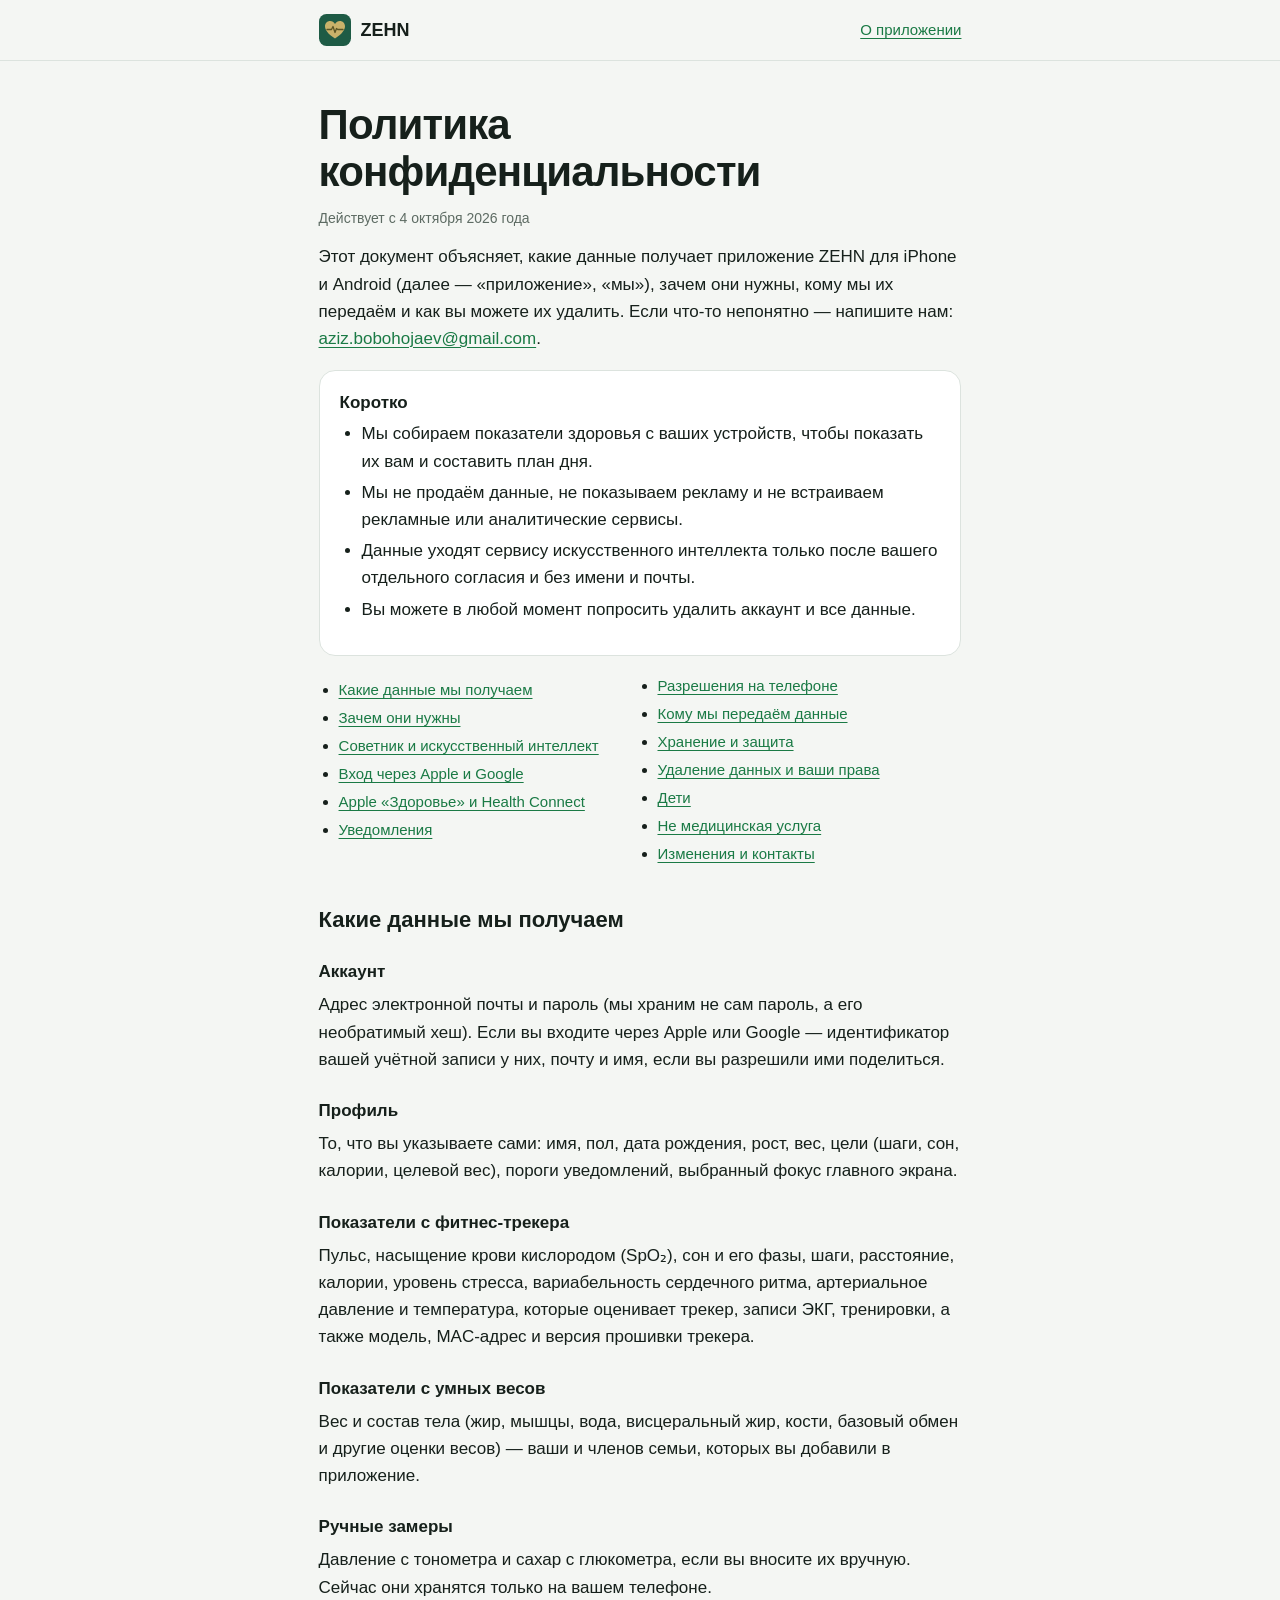
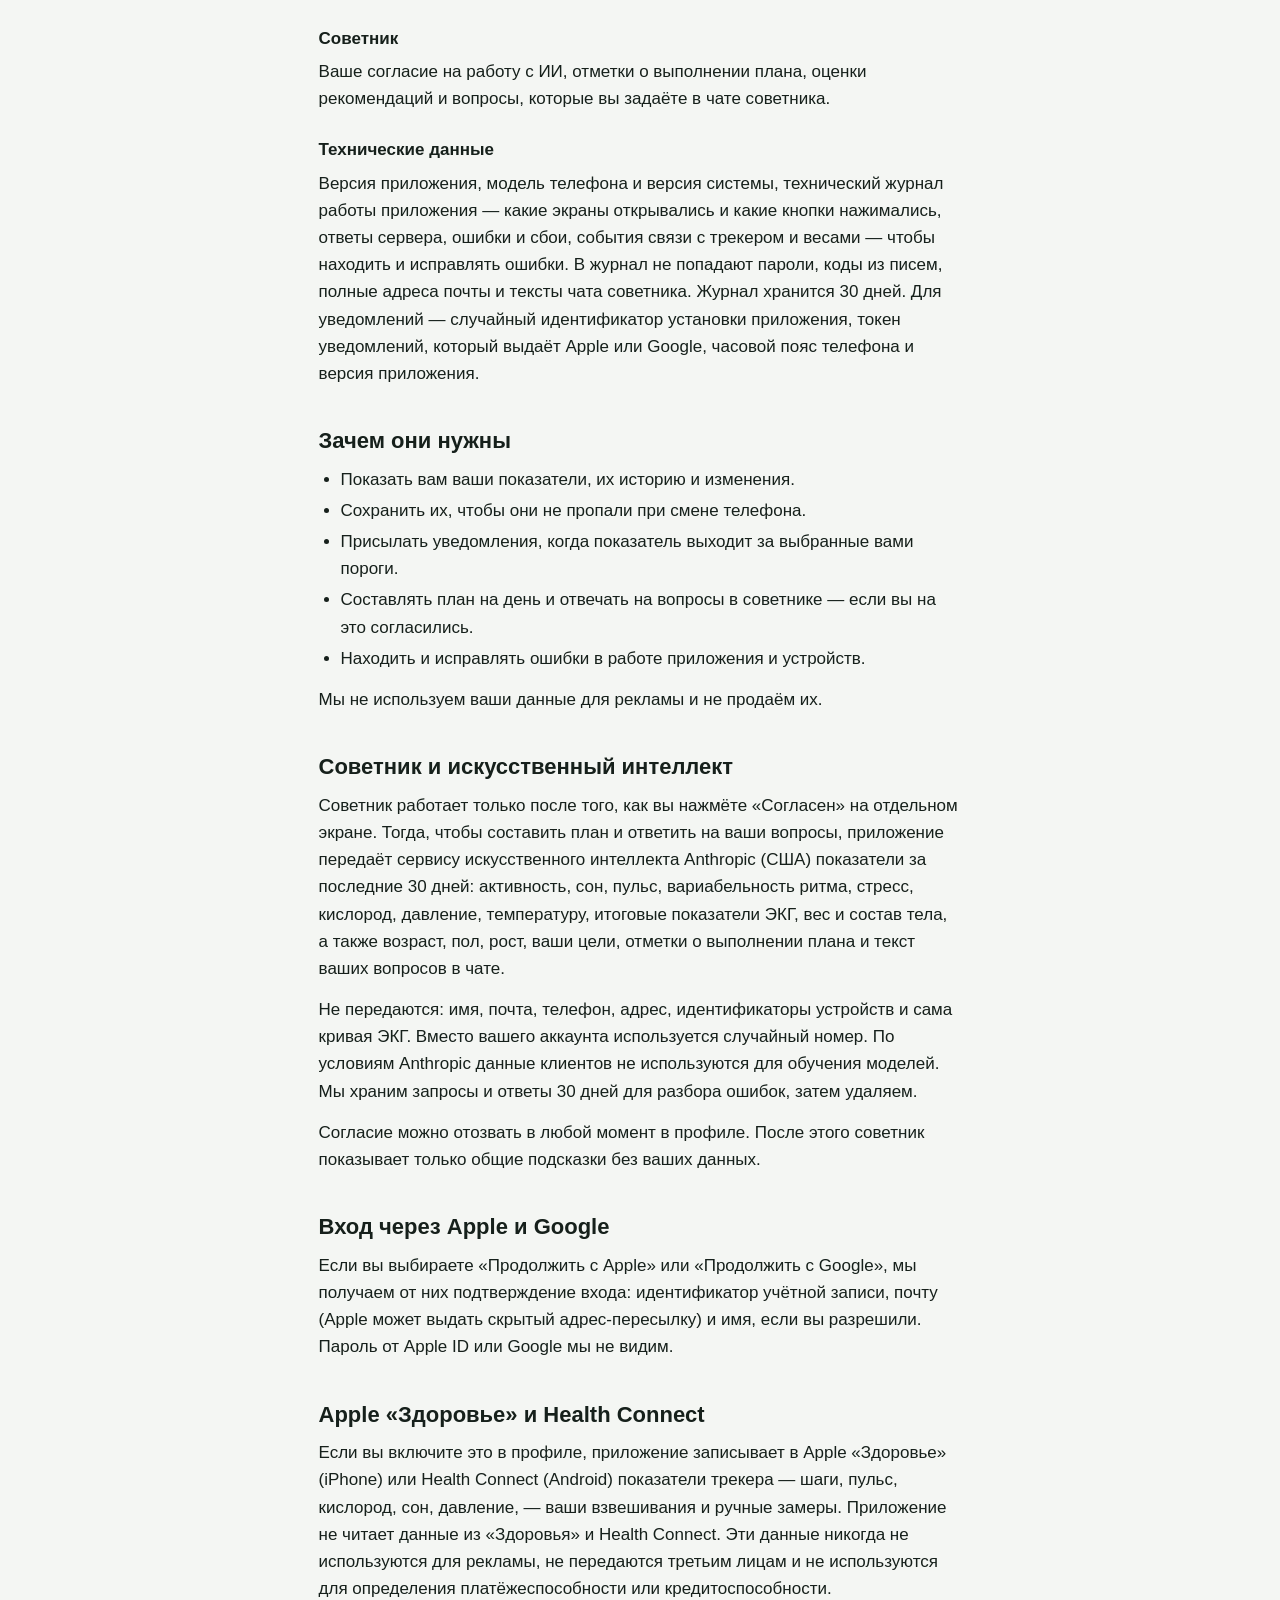
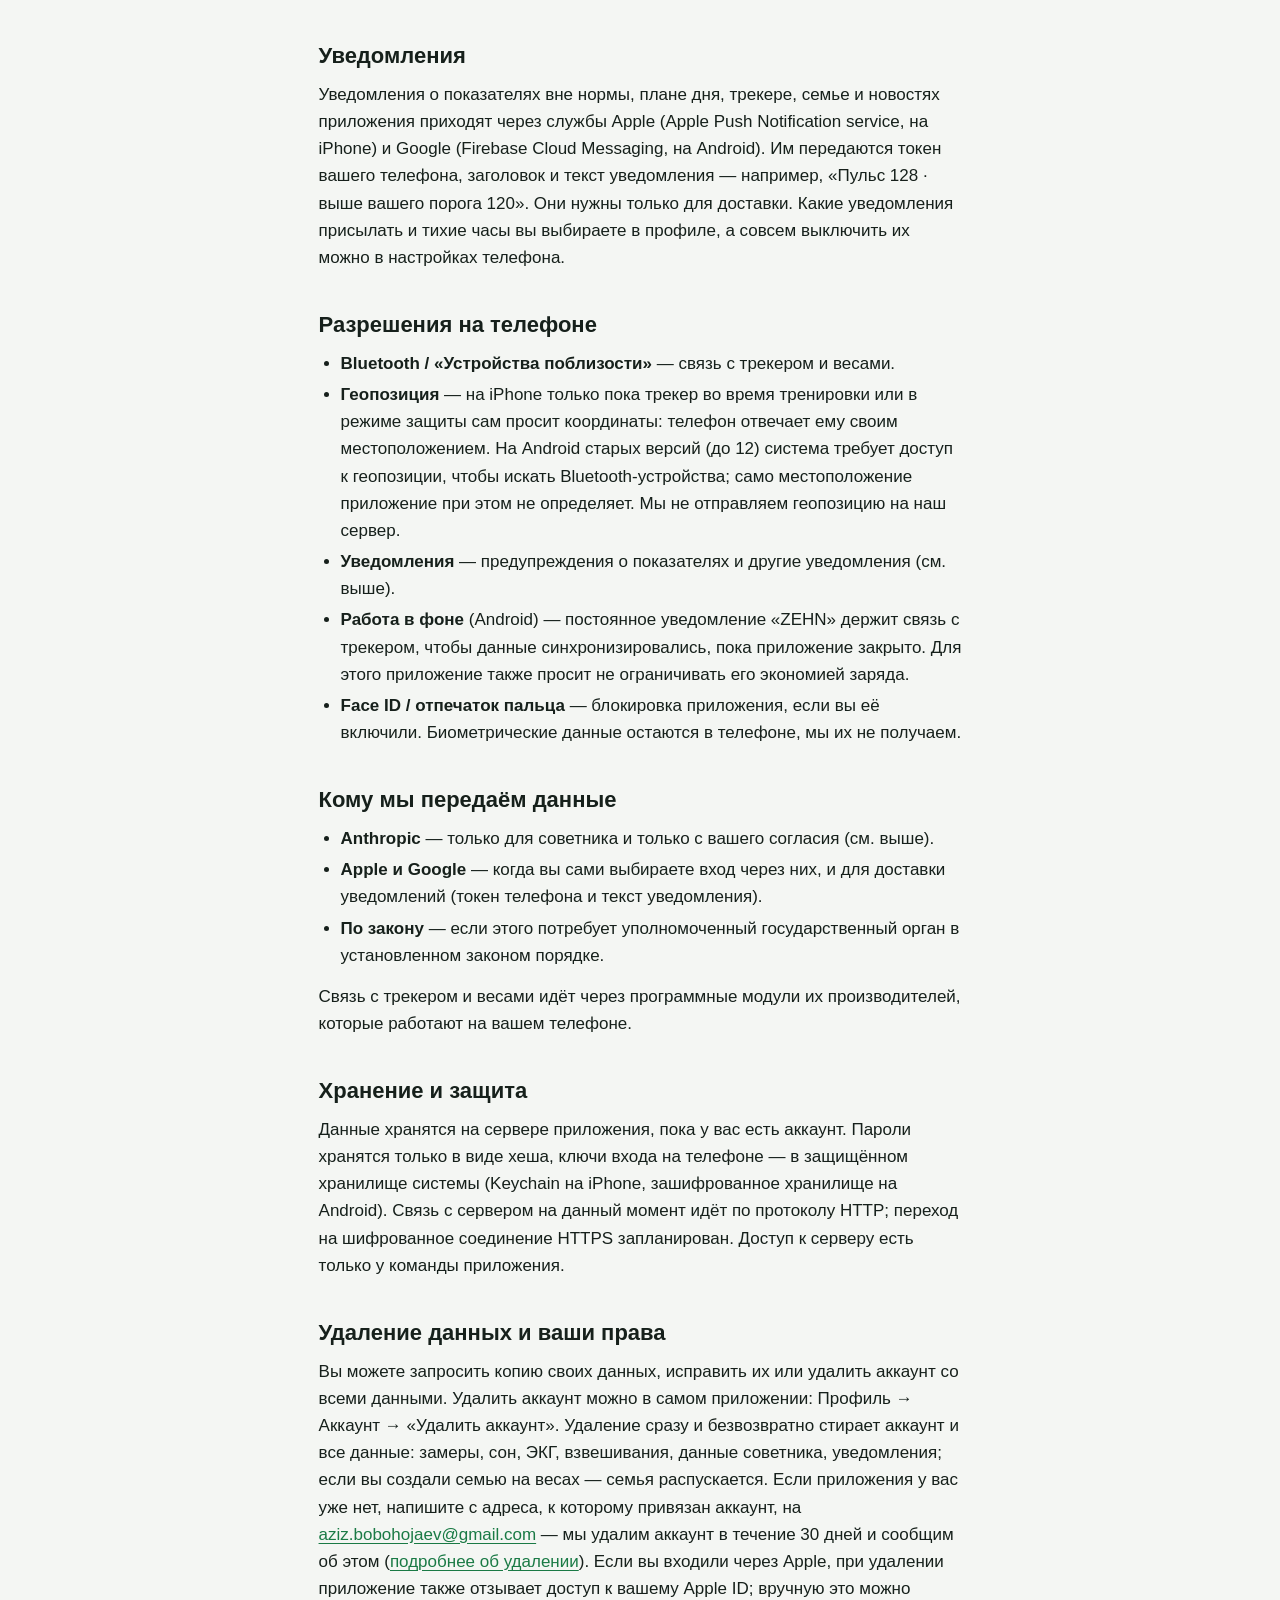
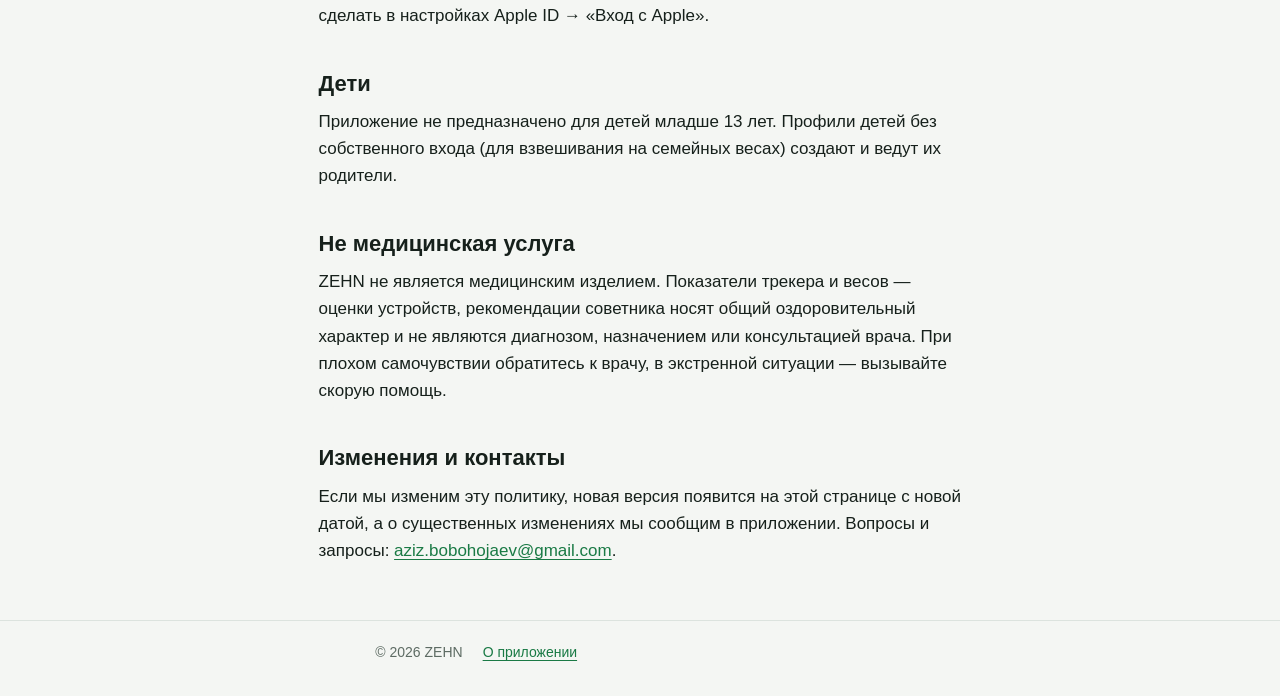
==== commit a2ef7286: "Privacy policy: the app's technical event journal (screens, taps, server responses, errors, device e" ====
--- a/privacy/index.html
+++ b/privacy/index.html
@@ -60,7 +60,7 @@
   <h3>Советник</h3>
   <p>Ваше согласие на работу с ИИ, отметки о выполнении плана, оценки рекомендаций и вопросы, которые вы задаёте в чате советника.</p>
   <h3>Технические данные</h3>
-  <p>Версия приложения и журналы синхронизации с устройствами — чтобы находить и исправлять ошибки. Для уведомлений — случайный идентификатор установки приложения, токен уведомлений, который выдаёт Apple или Google, часовой пояс телефона и версия приложения.</p>
+  <p>Версия приложения, модель телефона и версия системы, технический журнал работы приложения — какие экраны открывались и какие кнопки нажимались, ответы сервера, ошибки и сбои, события связи с трекером и весами — чтобы находить и исправлять ошибки. В журнал не попадают пароли, коды из писем, полные адреса почты и тексты чата советника. Журнал хранится 30 дней. Для уведомлений — случайный идентификатор установки приложения, токен уведомлений, который выдаёт Apple или Google, часовой пояс телефона и версия приложения.</p>
 
   <h2 id="use">Зачем они нужны</h2>
   <ul>
